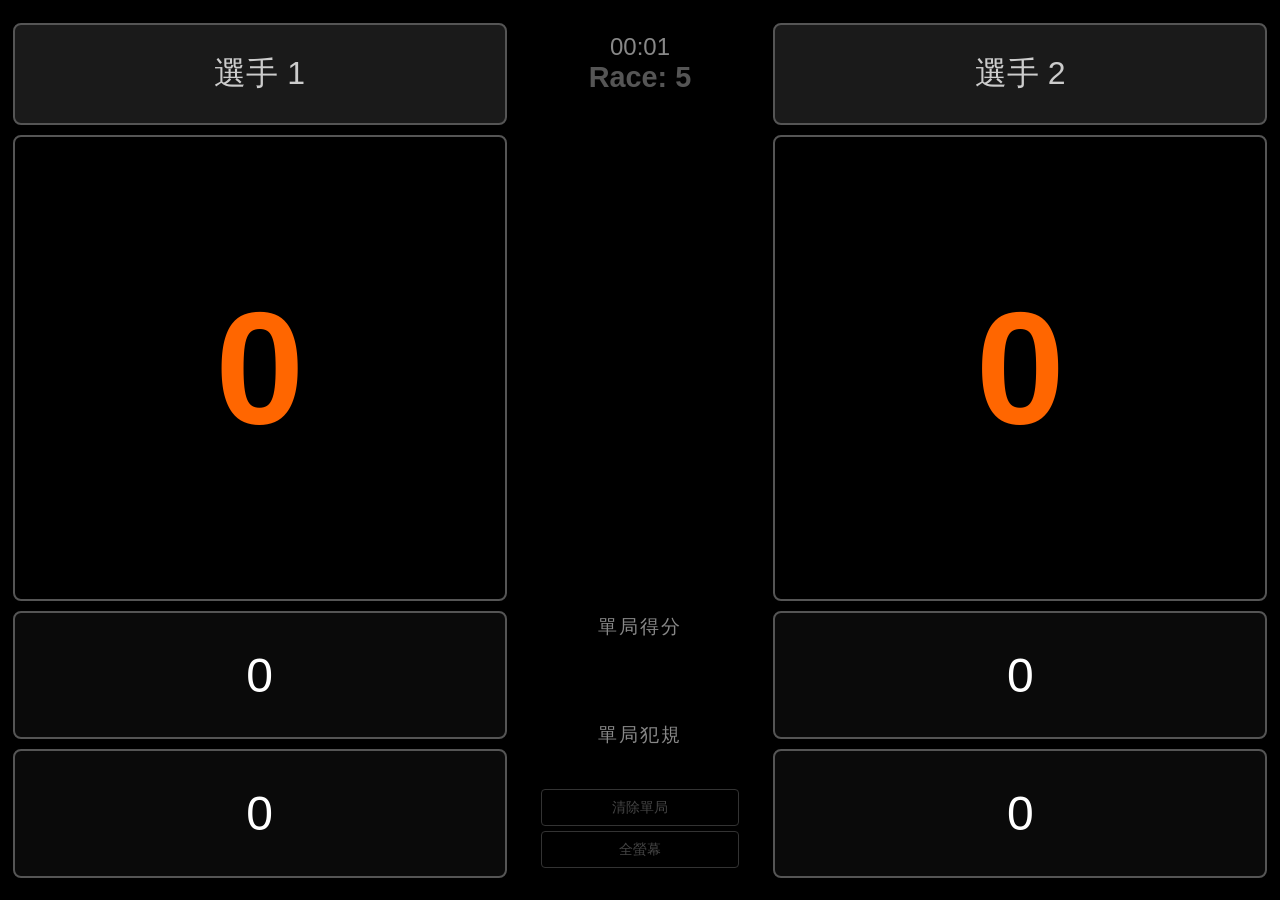
==== Scoreboard.html @ a23ae593 "更改版面顏色" ====
<!DOCTYPE html>
<html lang="zh-TW">
<head>
    <meta charset="UTF-8">
    <meta name="viewport" content="width=device-width, initial-scale=1.0">
    <title>專業撞球計分系統 - 灰度版</title>
    <link rel="stylesheet" href="Scoreboard.css">
</head>
<body>
    <div class="scoreboard-container">
        <div class="player-section" id="p1-area">
            <div class="box header" id="p1-name">選手 1</div>
            <div class="box score-display" id="p1-total" onclick="changeValue('p1', 'total', 1)" oncontextmenu="changeValue('p1', 'total', -1); return false;">0</div>
            <div class="box info-box" onclick="changeValue('p1', 'inning', 1)" oncontextmenu="changeValue('p1', 'inning', -1); return false;">
                <span id="p1-inning">0</span>
            </div>
            <div class="box info-box" onclick="changeValue('p1', 'fouls', 1)" oncontextmenu="changeValue('p1', 'fouls', -1); return false;">
                <span id="p1-fouls">0</span>
            </div>
        </div>

        <div class="center-control">
            <div class="center-top">
                <div id="timer">00:00</div>
                <div id="race-info">Race: <span id="race-display">5</span></div>
            </div>
            
            <div class="center-labels">
                <div class="label-text">單局得分</div>
                <div class="label-text">單局犯規</div>
            </div>

            <div class="center-bottom">
                <button class="control-btn" onclick="resetInning()">清除單局</button>
                <button class="control-btn" onclick="toggleFull()">全螢幕</button>
            </div>
        </div>

        <div class="player-section" id="p2-area">
            <div class="box header" id="p2-name">選手 2</div>
            <div class="box score-display" id="p2-total" onclick="changeValue('p2', 'total', 1)" oncontextmenu="changeValue('p2', 'total', -1); return false;">0</div>
            <div class="box info-box" onclick="changeValue('p2', 'inning', 1)" oncontextmenu="changeValue('p2', 'inning', -1); return false;">
                <span id="p2-inning">0</span>
            </div>
            <div class="box info-box" onclick="changeValue('p2', 'fouls', 1)" oncontextmenu="changeValue('p2', 'fouls', -1); return false;">
                <span id="p2-fouls">0</span>
            </div>
        </div>
    </div>

    <script src="Scoreboard.js"></script>
</body>
</html>
---- Scoreboard.css ----
* { box-sizing: border-box; user-select: none; }
body, html {
    margin: 0; padding: 0; height: 100%;
    background-color: #000; font-family: "Microsoft JhengHei", sans-serif;
    display: flex; justify-content: center; align-items: center;
    color: #fff; overflow: hidden;
}

.scoreboard-container {
    display: flex; width: 98vw; height: 95vh; gap: 10px;
}

.player-section {
    flex: 2; display: flex; flex-direction: column; gap: 10px;
}

/* 將原本的白色 border 改為灰色 */
.box {
    border: 2px solid #555; 
    border-radius: 8px;
    display: flex; align-items: center; justify-content: center;
    transition: all 0.2s;
}

.header { height: 12%; font-size: 2rem; background: #1a1a1a; color: #ccc; }
.score-display { flex: 1; font-size: 10rem; font-weight: bold; color: #ff6600; }

/* 數字顯示框 */
.info-box { height: 15%; font-size: 3rem; background: #0a0a0a; }

/* 中間控制區 */
.center-control {
    flex: 1; display: flex; flex-direction: column; 
    justify-content: space-between; align-items: center; padding: 10px 0;
}

.center-top { text-align: center; height: 12%; }
#timer { font-size: 1.5rem; color: #888; }
#race-info { font-size: 1.8rem; color: #555; font-weight: bold; }

/* 中央標籤對齊邏輯 */
.center-labels {
    flex: 1; display: flex; flex-direction: column; 
    justify-content: flex-end; width: 100%; gap: 10px;
    padding-bottom: 5px; /* 微調對齊 */
}
.label-text {
    height: 15%; /* 與兩側 info-box 高度一致 */
    display: flex; align-items: center; justify-content: center;
    font-size: 1.2rem; color: #888; letter-spacing: 2px;
}

.center-bottom { display: flex; flex-direction: column; gap: 5px; width: 80%; }
.control-btn {
    padding: 8px; background: none; border: 1px solid #333; 
    color: #444; cursor: pointer; border-radius: 4px; font-size: 0.9rem;
}
.control-btn:hover { border-color: #777; color: #777; }

/* 擊球者高亮 (灰色系的高亮) */
.breaking { border-color: #ff6600 !important; box-shadow: 0 0 15px rgba(255, 102, 0, 0.2); }
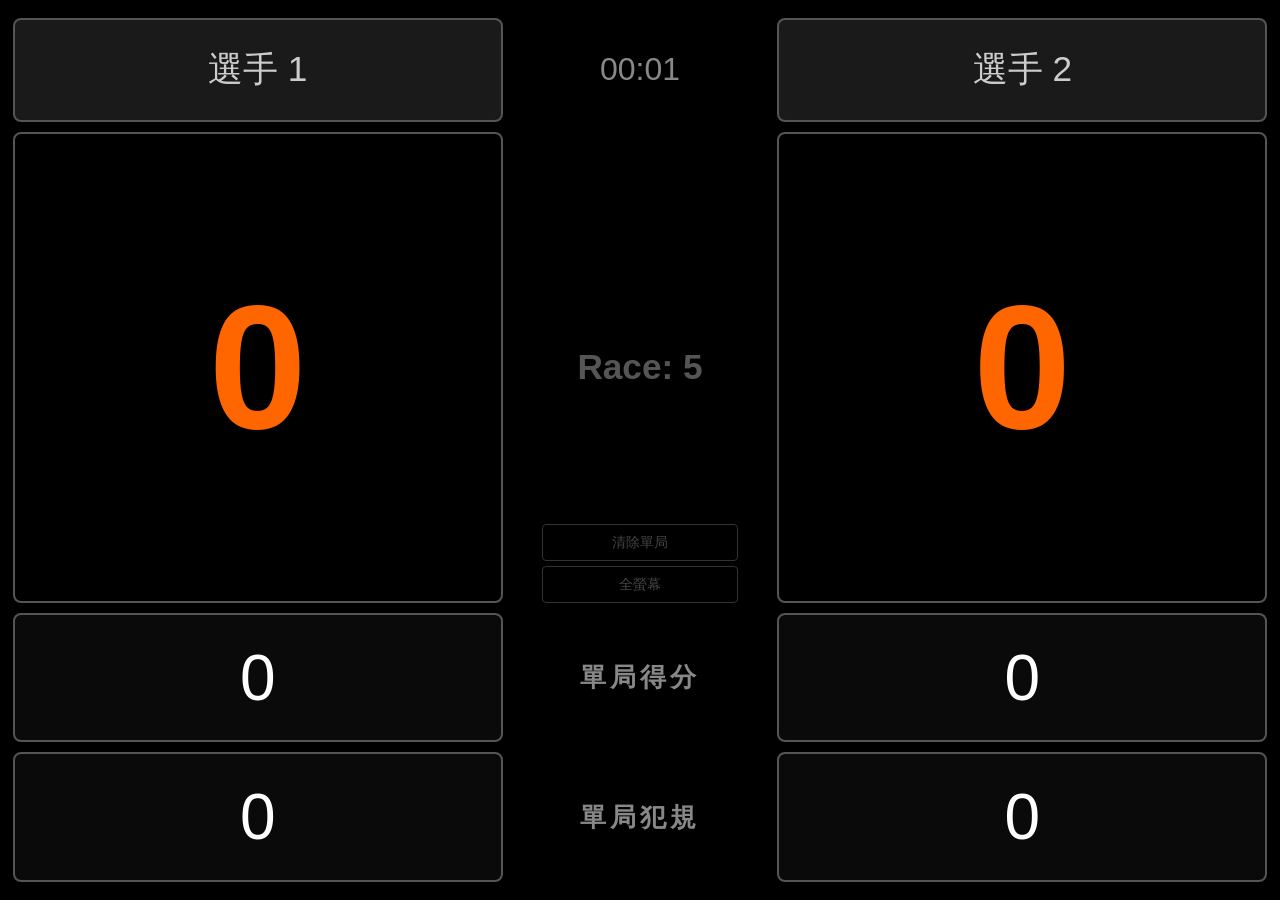
==== commit c5db4209: "新增加分功能" ====
--- a/Scoreboard.html
+++ b/Scoreboard.html
@@ -3,51 +3,225 @@
 <head>
     <meta charset="UTF-8">
     <meta name="viewport" content="width=device-width, initial-scale=1.0">
-    <title>專業撞球計分系統 - 灰度版</title>
-    <link rel="stylesheet" href="Scoreboard.css">
+    <title>專業撞球計分系統</title>
+    <style>
+        /* --- CSS 樣式區 --- */
+        * { box-sizing: border-box; user-select: none; }
+        body, html {
+            margin: 0; padding: 0; height: 100%;
+            background-color: #000; font-family: "Microsoft JhengHei", sans-serif;
+            display: flex; justify-content: center; align-items: center;
+            color: #fff; overflow: hidden;
+        }
+
+        .scoreboard-container {
+            display: flex; width: 98vw; height: 96vh; gap: 15px;
+        }
+
+        /* 兩側選手區 */
+        .player-section {
+            flex: 2; display: flex; flex-direction: column; gap: 10px;
+        }
+
+        /* 中間控制區 */
+        .center-control {
+            flex: 1; display: flex; flex-direction: column; gap: 10px;
+        }
+
+        /* --- 高度對齊核心設定 --- */
+        /* 1. 姓名與計時高度 (12%) */
+        .header, .row-header { height: 12%; }
+        /* 2. 總分與Race高度 (彈性填滿) */
+        .score-display, .row-score { flex: 1; }
+        /* 3. 單局與犯規高度 (15%) */
+        .info-box, .row-info { height: 15%; }
+
+        /* 方框樣式：灰邊框 */
+        .box {
+            border: 2px solid #555; 
+            border-radius: 8px;
+            display: flex; align-items: center; justify-content: center;
+            transition: all 0.2s;
+            cursor: pointer;
+        }
+
+        .header { font-size: 2.2rem; background: #1a1a1a; color: #ccc; }
+        .score-display { font-size: 11rem; font-weight: bold; color: #ff6600; }
+        .info-box { font-size: 4rem; background: #0a0a0a; }
+
+        /* 中間列內容佈局 */
+        .center-row {
+            display: flex; flex-direction: column;
+            justify-content: center; align-items: center;
+            text-align: center;
+        }
+
+        /* 1. 計時器：垂直至中對齊選手名 */
+        #timer { font-size: 2rem; color: #888; }
+
+        /* 2. Race與按鈕區：垂直對齊總分 */
+        .row-score {
+            position: relative; 
+            display: flex; flex-direction: column;
+            justify-content: center; /* Race 於總分框中間至中 */
+        }
+        #race-info { font-size: 2.2rem; color: #555; font-weight: bold; }
+
+        /* 按鈕組：與總分底端對齊 */
+        .button-group {
+            position: absolute; bottom: 0; width: 100%;
+            display: flex; flex-direction: column; gap: 5px; align-items: center;
+        }
+        .control-btn {
+            width: 80%; padding: 8px; background: none; border: 1px solid #333; 
+            color: #444; cursor: pointer; border-radius: 4px; font-size: 0.9rem;
+        }
+        .control-btn:hover { border-color: #ff6600; color: #ff6600; }
+
+        /* 3 & 4. 中間標籤：垂直至中對齊對應數字框 */
+        .label-text {
+            font-size: 1.6rem; color: #888; letter-spacing: 4px; font-weight: bold;
+        }
+
+        /* 當前擊球者高亮 (橘邊) */
+        .breaking { border-color: #ff6600 !important; box-shadow: 0 0 20px rgba(255, 102, 0, 0.2); }
+    </style>
 </head>
 <body>
+
     <div class="scoreboard-container">
         <div class="player-section" id="p1-area">
-            <div class="box header" id="p1-name">選手 1</div>
-            <div class="box score-display" id="p1-total" onclick="changeValue('p1', 'total', 1)" oncontextmenu="changeValue('p1', 'total', -1); return false;">0</div>
-            <div class="box info-box" onclick="changeValue('p1', 'inning', 1)" oncontextmenu="changeValue('p1', 'inning', -1); return false;">
+            <div class="box header" id="p1-name" 
+                 onclick="changeValue('p1', 'inning', 1)" 
+                 oncontextmenu="changeValue('p1', 'inning', -1); return false;">選手 1</div>
+            
+            <div class="box score-display" id="p1-total" 
+                 onclick="changeValue('p1', 'inning', 1)" 
+                 oncontextmenu="changeValue('p1', 'total', 1); return false;">0</div>
+            
+            <div class="box info-box" 
+                 onclick="changeValue('p1', 'inning', 1)" 
+                 oncontextmenu="changeValue('p1', 'inning', -1); return false;">
                 <span id="p1-inning">0</span>
             </div>
-            <div class="box info-box" onclick="changeValue('p1', 'fouls', 1)" oncontextmenu="changeValue('p1', 'fouls', -1); return false;">
+            
+            <div class="box info-box" 
+                 onclick="changeValue('p1', 'fouls', 1)" 
+                 oncontextmenu="changeValue('p1', 'fouls', -1); return false;">
                 <span id="p1-fouls">0</span>
             </div>
         </div>
 
         <div class="center-control">
-            <div class="center-top">
+            <div class="center-row row-header">
                 <div id="timer">00:00</div>
+            </div>
+            
+            <div class="center-row row-score">
                 <div id="race-info">Race: <span id="race-display">5</span></div>
-            </div>
-            
-            <div class="center-labels">
+                <div class="button-group">
+                    <button class="control-btn" onclick="resetInning()">清除單局</button>
+                    <button class="control-btn" onclick="toggleFull()">全螢幕</button>
+                </div>
+            </div>
+
+            <div class="center-row row-info">
                 <div class="label-text">單局得分</div>
+            </div>
+
+            <div class="center-row row-info">
                 <div class="label-text">單局犯規</div>
             </div>
-
-            <div class="center-bottom">
-                <button class="control-btn" onclick="resetInning()">清除單局</button>
-                <button class="control-btn" onclick="toggleFull()">全螢幕</button>
-            </div>
         </div>
 
         <div class="player-section" id="p2-area">
-            <div class="box header" id="p2-name">選手 2</div>
-            <div class="box score-display" id="p2-total" onclick="changeValue('p2', 'total', 1)" oncontextmenu="changeValue('p2', 'total', -1); return false;">0</div>
-            <div class="box info-box" onclick="changeValue('p2', 'inning', 1)" oncontextmenu="changeValue('p2', 'inning', -1); return false;">
+            <div class="box header" id="p2-name" 
+                 onclick="changeValue('p2', 'inning', 1)" 
+                 oncontextmenu="changeValue('p2', 'inning', -1); return false;">選手 2</div>
+            
+            <div class="box score-display" id="p2-total" 
+                 onclick="changeValue('p2', 'inning', 1)" 
+                 oncontextmenu="changeValue('p2', 'total', 1); return false;">0</div>
+            
+            <div class="box info-box" 
+                 onclick="changeValue('p2', 'inning', 1)" 
+                 oncontextmenu="changeValue('p2', 'inning', -1); return false;">
                 <span id="p2-inning">0</span>
             </div>
-            <div class="box info-box" onclick="changeValue('p2', 'fouls', 1)" oncontextmenu="changeValue('p2', 'fouls', -1); return false;">
+            
+            <div class="box info-box" 
+                 onclick="changeValue('p2', 'fouls', 1)" 
+                 oncontextmenu="changeValue('p2', 'fouls', -1); return false;">
                 <span id="p2-fouls">0</span>
             </div>
         </div>
     </div>
 
-    <script src="Scoreboard.js"></script>
+    <script>
+        /* --- JavaScript 邏輯區 --- */
+        let stats = {
+            p1: { total: 0, inning: 0, fouls: 0 },
+            p2: { total: 0, inning: 0, fouls: 0 }
+        };
+
+        let seconds = 0;
+
+        // 初始化
+        window.onload = function() {
+            startTimer();
+        };
+
+        /**
+         * 統一變動數值函數
+         * @param {string} player - 'p1' 或 'p2'
+         * @param {string} type - 'total', 'inning', 'fouls'
+         * @param {number} val - 增減值
+         */
+        function changeValue(player, type, val) {
+            stats[player][type] += val;
+            if (stats[player][type] < 0) stats[player][type] = 0;
+
+            // 更新畫面
+            document.getElementById(player + '-' + type).innerText = stats[player][type];
+
+            // 視覺回饋：只有加「單局得分」或「總分」時切換擊球方亮邊
+            if (val > 0 && (type === 'inning' || type === 'total')) {
+                document.getElementById('p1-area').classList.toggle('breaking', player === 'p1');
+                document.getElementById('p2-area').classList.toggle('breaking', player === 'p2');
+            }
+        }
+
+        // 清除單局得分與犯規 (總分保留)
+        function resetInning() {
+            if(confirm("確定要重置單局數據嗎？")) {
+                ['p1', 'p2'].forEach(p => {
+                    stats[p].inning = 0;
+                    stats[p].fouls = 0;
+                    document.getElementById(p + '-inning').innerText = 0;
+                    document.getElementById(p + '-fouls').innerText = 0;
+                });
+            }
+        }
+
+        // 計時器邏輯
+        function startTimer() {
+            setInterval(() => {
+                seconds++;
+                let m = Math.floor(seconds / 60);
+                let s = seconds % 60;
+                document.getElementById('timer').innerText = 
+                    (m < 10 ? '0' + m : m) + ':' + (s < 10 ? '0' + s : s);
+            }, 1000);
+        }
+
+        // 全螢幕切換
+        function toggleFull() {
+            if (!document.fullscreenElement) {
+                document.documentElement.requestFullscreen();
+            } else {
+                document.exitFullscreen();
+            }
+        }
+    </script>
 </body>
 </html>
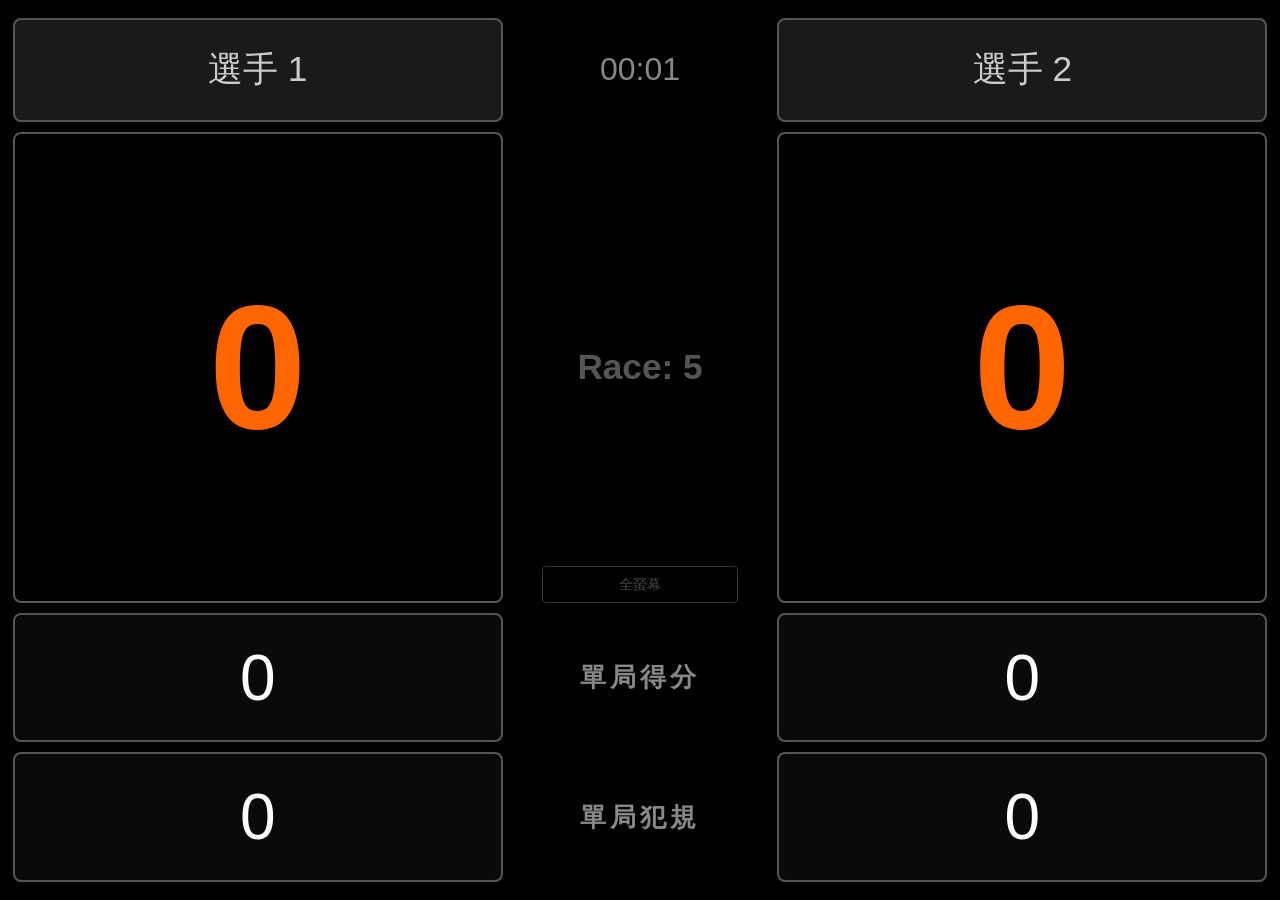
==== commit e4e6453d: "完整計分及下一局功能" ====
--- a/Scoreboard.html
+++ b/Scoreboard.html
@@ -4,88 +4,7 @@
     <meta charset="UTF-8">
     <meta name="viewport" content="width=device-width, initial-scale=1.0">
     <title>專業撞球計分系統</title>
-    <style>
-        /* --- CSS 樣式區 --- */
-        * { box-sizing: border-box; user-select: none; }
-        body, html {
-            margin: 0; padding: 0; height: 100%;
-            background-color: #000; font-family: "Microsoft JhengHei", sans-serif;
-            display: flex; justify-content: center; align-items: center;
-            color: #fff; overflow: hidden;
-        }
-
-        .scoreboard-container {
-            display: flex; width: 98vw; height: 96vh; gap: 15px;
-        }
-
-        /* 兩側選手區 */
-        .player-section {
-            flex: 2; display: flex; flex-direction: column; gap: 10px;
-        }
-
-        /* 中間控制區 */
-        .center-control {
-            flex: 1; display: flex; flex-direction: column; gap: 10px;
-        }
-
-        /* --- 高度對齊核心設定 --- */
-        /* 1. 姓名與計時高度 (12%) */
-        .header, .row-header { height: 12%; }
-        /* 2. 總分與Race高度 (彈性填滿) */
-        .score-display, .row-score { flex: 1; }
-        /* 3. 單局與犯規高度 (15%) */
-        .info-box, .row-info { height: 15%; }
-
-        /* 方框樣式：灰邊框 */
-        .box {
-            border: 2px solid #555; 
-            border-radius: 8px;
-            display: flex; align-items: center; justify-content: center;
-            transition: all 0.2s;
-            cursor: pointer;
-        }
-
-        .header { font-size: 2.2rem; background: #1a1a1a; color: #ccc; }
-        .score-display { font-size: 11rem; font-weight: bold; color: #ff6600; }
-        .info-box { font-size: 4rem; background: #0a0a0a; }
-
-        /* 中間列內容佈局 */
-        .center-row {
-            display: flex; flex-direction: column;
-            justify-content: center; align-items: center;
-            text-align: center;
-        }
-
-        /* 1. 計時器：垂直至中對齊選手名 */
-        #timer { font-size: 2rem; color: #888; }
-
-        /* 2. Race與按鈕區：垂直對齊總分 */
-        .row-score {
-            position: relative; 
-            display: flex; flex-direction: column;
-            justify-content: center; /* Race 於總分框中間至中 */
-        }
-        #race-info { font-size: 2.2rem; color: #555; font-weight: bold; }
-
-        /* 按鈕組：與總分底端對齊 */
-        .button-group {
-            position: absolute; bottom: 0; width: 100%;
-            display: flex; flex-direction: column; gap: 5px; align-items: center;
-        }
-        .control-btn {
-            width: 80%; padding: 8px; background: none; border: 1px solid #333; 
-            color: #444; cursor: pointer; border-radius: 4px; font-size: 0.9rem;
-        }
-        .control-btn:hover { border-color: #ff6600; color: #ff6600; }
-
-        /* 3 & 4. 中間標籤：垂直至中對齊對應數字框 */
-        .label-text {
-            font-size: 1.6rem; color: #888; letter-spacing: 4px; font-weight: bold;
-        }
-
-        /* 當前擊球者高亮 (橘邊) */
-        .breaking { border-color: #ff6600 !important; box-shadow: 0 0 20px rgba(255, 102, 0, 0.2); }
-    </style>
+    <link rel="stylesheet" href="Scoreboard.css">
 </head>
 <body>
 
@@ -120,7 +39,7 @@
             <div class="center-row row-score">
                 <div id="race-info">Race: <span id="race-display">5</span></div>
                 <div class="button-group">
-                    <button class="control-btn" onclick="resetInning()">清除單局</button>
+                    <button id="next-inning-btn" class="control-btn next-btn" onclick="processNextInning()">下一局</button>
                     <button class="control-btn" onclick="toggleFull()">全螢幕</button>
                 </div>
             </div>
@@ -157,71 +76,6 @@
         </div>
     </div>
 
-    <script>
-        /* --- JavaScript 邏輯區 --- */
-        let stats = {
-            p1: { total: 0, inning: 0, fouls: 0 },
-            p2: { total: 0, inning: 0, fouls: 0 }
-        };
-
-        let seconds = 0;
-
-        // 初始化
-        window.onload = function() {
-            startTimer();
-        };
-
-        /**
-         * 統一變動數值函數
-         * @param {string} player - 'p1' 或 'p2'
-         * @param {string} type - 'total', 'inning', 'fouls'
-         * @param {number} val - 增減值
-         */
-        function changeValue(player, type, val) {
-            stats[player][type] += val;
-            if (stats[player][type] < 0) stats[player][type] = 0;
-
-            // 更新畫面
-            document.getElementById(player + '-' + type).innerText = stats[player][type];
-
-            // 視覺回饋：只有加「單局得分」或「總分」時切換擊球方亮邊
-            if (val > 0 && (type === 'inning' || type === 'total')) {
-                document.getElementById('p1-area').classList.toggle('breaking', player === 'p1');
-                document.getElementById('p2-area').classList.toggle('breaking', player === 'p2');
-            }
-        }
-
-        // 清除單局得分與犯規 (總分保留)
-        function resetInning() {
-            if(confirm("確定要重置單局數據嗎？")) {
-                ['p1', 'p2'].forEach(p => {
-                    stats[p].inning = 0;
-                    stats[p].fouls = 0;
-                    document.getElementById(p + '-inning').innerText = 0;
-                    document.getElementById(p + '-fouls').innerText = 0;
-                });
-            }
-        }
-
-        // 計時器邏輯
-        function startTimer() {
-            setInterval(() => {
-                seconds++;
-                let m = Math.floor(seconds / 60);
-                let s = seconds % 60;
-                document.getElementById('timer').innerText = 
-                    (m < 10 ? '0' + m : m) + ':' + (s < 10 ? '0' + s : s);
-            }, 1000);
-        }
-
-        // 全螢幕切換
-        function toggleFull() {
-            if (!document.fullscreenElement) {
-                document.documentElement.requestFullscreen();
-            } else {
-                document.exitFullscreen();
-            }
-        }
-    </script>
+    <script src="Scoreboard.js"></script>
 </body>
 </html>
--- a/Scoreboard.css
+++ b/Scoreboard.css
@@ -0,0 +1,58 @@
+/* --- 基礎設定 --- */
+* { box-sizing: border-box; user-select: none; }
+body, html {
+    margin: 0; padding: 0; height: 100%;
+    background-color: #000; font-family: "Microsoft JhengHei", sans-serif;
+    display: flex; justify-content: center; align-items: center;
+    color: #fff; overflow: hidden;
+}
+
+.scoreboard-container {
+    display: flex; width: 98vw; height: 96vh; gap: 15px;
+}
+
+/* --- 佈局權重 --- */
+.player-section { flex: 2; display: flex; flex-direction: column; gap: 10px; }
+.center-control { flex: 1; display: flex; flex-direction: column; gap: 10px; }
+
+/* --- 跨欄位高度同步 (對齊核心) --- */
+.header, .row-header { height: 12%; }
+.score-display, .row-score { flex: 1; }
+.info-box, .row-info { height: 15%; }
+
+/* --- 方框組件 --- */
+.box {
+    border: 2px solid #555; 
+    border-radius: 8px;
+    display: flex; align-items: center; justify-content: center;
+    transition: all 0.2s;
+    cursor: pointer;
+}
+
+.header { font-size: 2.2rem; background: #1a1a1a; color: #ccc; }
+.score-display { font-size: 11rem; font-weight: bold; color: #ff6600; }
+.info-box { font-size: 4rem; background: #0a0a0a; }
+
+/* --- 中間欄位細部樣式 --- */
+.center-row { display: flex; flex-direction: column; justify-content: center; align-items: center; text-align: center; }
+#timer { font-size: 2rem; color: #888; }
+.row-score { position: relative; justify-content: center; }
+#race-info { font-size: 2.2rem; color: #555; font-weight: bold; }
+
+.button-group { position: absolute; bottom: 0; width: 100%; display: flex; flex-direction: column; gap: 5px; align-items: center; }
+.control-btn { width: 80%; padding: 8px; background: none; border: 1px solid #333; color: #444; cursor: pointer; border-radius: 4px; font-size: 0.9rem; }
+.control-btn:hover { border-color: #777; color: #777; }
+
+/* 亮橘色「下一局」按鈕 */
+.next-btn {
+    background-color: #ff6600 !important;
+    color: #fff !important;
+    border-color: #ff6600 !important;
+    font-weight: bold;
+    display: none; /* 預設隱藏 */
+}
+
+.label-text { font-size: 1.6rem; color: #888; letter-spacing: 4px; font-weight: bold; }
+
+/* 當前擊球者橘框 */
+.breaking { border-color: #ff6600 !important; box-shadow: 0 0 20px rgba(255, 102, 0, 0.2); }
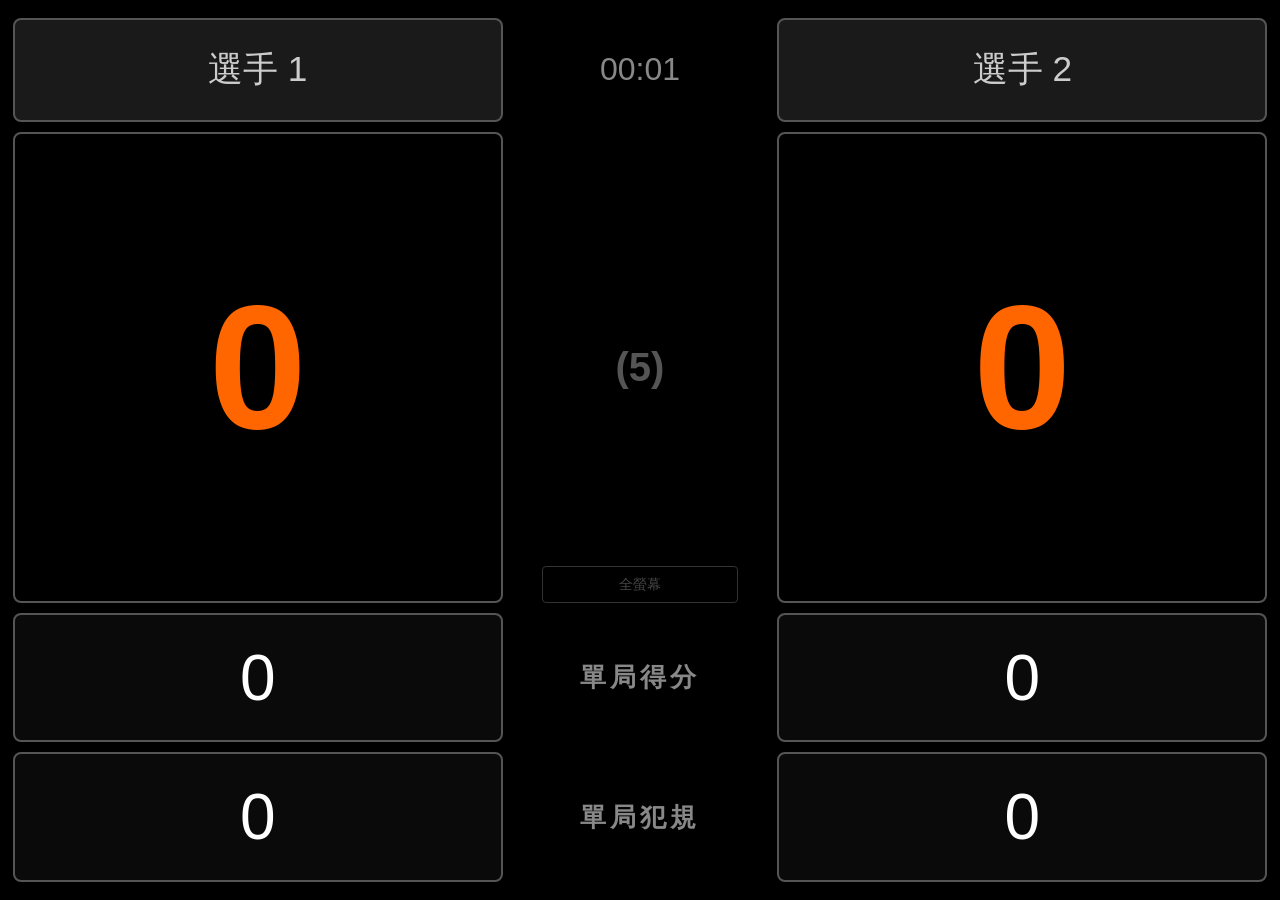
==== commit a1e35358: "修改Race格式，改成()" ====
--- a/Scoreboard.html
+++ b/Scoreboard.html
@@ -16,7 +16,7 @@
             
             <div class="box score-display" id="p1-total" 
                  onclick="changeValue('p1', 'inning', 1)" 
-                 oncontextmenu="changeValue('p1', 'total', 1); return false;">0</div>
+                 oncontextmenu="changeValue('p1', 'inning', -1); return false;">0</div>
             
             <div class="box info-box" 
                  onclick="changeValue('p1', 'inning', 1)" 
@@ -37,7 +37,8 @@
             </div>
             
             <div class="center-row row-score">
-                <div id="race-info">Race: <span id="race-display">5</span></div>
+                <div id="race-info">(<span id="race-display">5</span>)</div>
+                
                 <div class="button-group">
                     <button id="next-inning-btn" class="control-btn next-btn" onclick="processNextInning()">下一局</button>
                     <button class="control-btn" onclick="toggleFull()">全螢幕</button>
@@ -60,7 +61,7 @@
             
             <div class="box score-display" id="p2-total" 
                  onclick="changeValue('p2', 'inning', 1)" 
-                 oncontextmenu="changeValue('p2', 'total', 1); return false;">0</div>
+                 oncontextmenu="changeValue('p2', 'inning', -1); return false;">0</div>
             
             <div class="box info-box" 
                  onclick="changeValue('p2', 'inning', 1)" 
--- a/Scoreboard.css
+++ b/Scoreboard.css
@@ -15,7 +15,7 @@
 .player-section { flex: 2; display: flex; flex-direction: column; gap: 10px; }
 .center-control { flex: 1; display: flex; flex-direction: column; gap: 10px; }
 
-/* --- 跨欄位高度同步 (對齊核心) --- */
+/* --- 跨欄位高度同步 --- */
 .header, .row-header { height: 12%; }
 .score-display, .row-score { flex: 1; }
 .info-box, .row-info { height: 15%; }
@@ -36,20 +36,30 @@
 /* --- 中間欄位細部樣式 --- */
 .center-row { display: flex; flex-direction: column; justify-content: center; align-items: center; text-align: center; }
 #timer { font-size: 2rem; color: #888; }
+
 .row-score { position: relative; justify-content: center; }
-#race-info { font-size: 2.2rem; color: #555; font-weight: bold; }
+#race-info { font-size: 2.5rem; color: #555; font-weight: bold; } /* 稍微調大括號字體 */
 
-.button-group { position: absolute; bottom: 0; width: 100%; display: flex; flex-direction: column; gap: 5px; align-items: center; }
-.control-btn { width: 80%; padding: 8px; background: none; border: 1px solid #333; color: #444; cursor: pointer; border-radius: 4px; font-size: 0.9rem; }
+.button-group { 
+    position: absolute; bottom: 0; width: 100%; 
+    display: flex; flex-direction: column; gap: 10px; align-items: center; 
+}
+
+.control-btn { 
+    width: 80%; padding: 8px; background: none; border: 1px solid #333; 
+    color: #444; cursor: pointer; border-radius: 4px; font-size: 0.9rem; 
+}
 .control-btn:hover { border-color: #777; color: #777; }
 
-/* 亮橘色「下一局」按鈕 */
+/* 亮橘色「下一局」按鈕：放大版本 */
 .next-btn {
     background-color: #ff6600 !important;
     color: #fff !important;
     border-color: #ff6600 !important;
     font-weight: bold;
-    display: none; /* 預設隱藏 */
+    padding: 20px 0 !important; 
+    font-size: 1.8rem !important; 
+    display: none; 
 }
 
 .label-text { font-size: 1.6rem; color: #888; letter-spacing: 4px; font-weight: bold; }
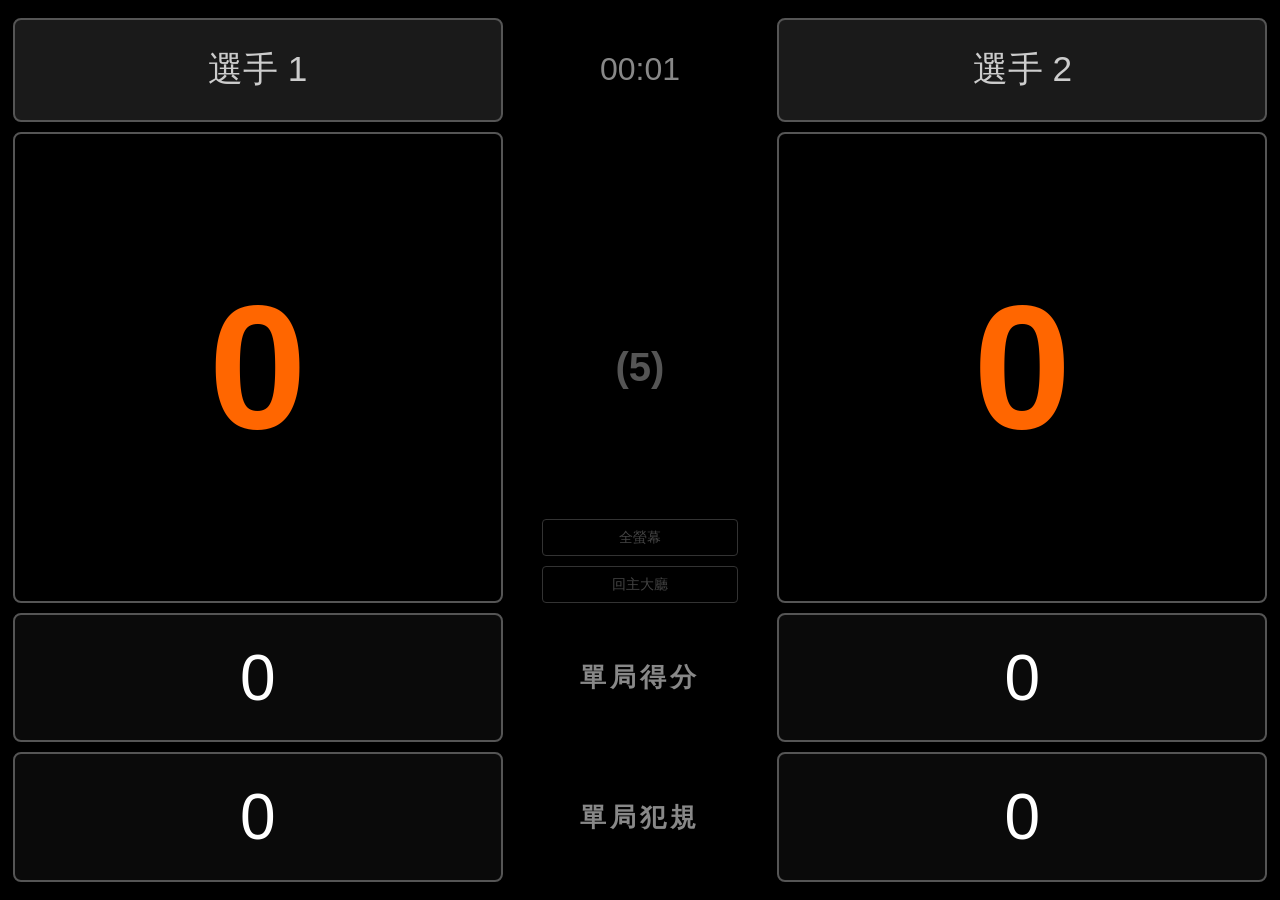
==== commit d8fca1d1: "新增返回主大廳按鈕" ====
--- a/Scoreboard.html
+++ b/Scoreboard.html
@@ -42,6 +42,7 @@
                 <div class="button-group">
                     <button id="next-inning-btn" class="control-btn next-btn" onclick="processNextInning()">下一局</button>
                     <button class="control-btn" onclick="toggleFull()">全螢幕</button>
+                    <button class="control-btn" onclick="returnToLobby()">回主大廳</button>
                 </div>
             </div>
 
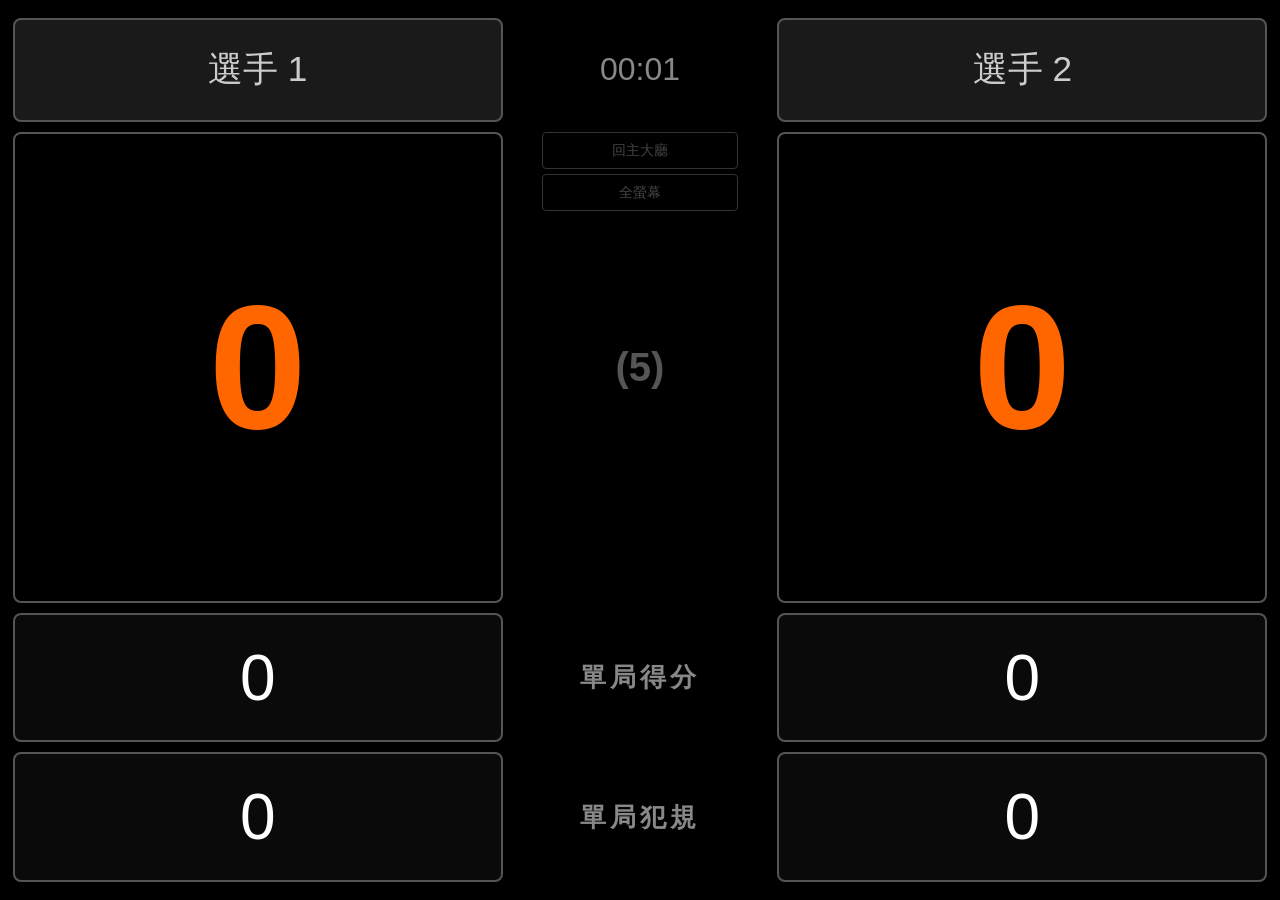
==== commit 618063c8: "修改反回主大廳及全螢幕按鈕位置" ====
--- a/Scoreboard.html
+++ b/Scoreboard.html
@@ -37,12 +37,15 @@
             </div>
             
             <div class="center-row row-score">
+                <div class="top-button-group">
+                    <button class="control-btn" onclick="returnToLobby()">回主大廳</button>
+                    <button class="control-btn" onclick="toggleFull()">全螢幕</button>
+                </div>
+
                 <div id="race-info">(<span id="race-display">5</span>)</div>
                 
-                <div class="button-group">
+                <div class="bottom-button-group">
                     <button id="next-inning-btn" class="control-btn next-btn" onclick="processNextInning()">下一局</button>
-                    <button class="control-btn" onclick="toggleFull()">全螢幕</button>
-                    <button class="control-btn" onclick="returnToLobby()">回主大廳</button>
                 </div>
             </div>
 
--- a/Scoreboard.css
+++ b/Scoreboard.css
@@ -38,9 +38,16 @@
 #timer { font-size: 2rem; color: #888; }
 
 .row-score { position: relative; justify-content: center; }
-#race-info { font-size: 2.5rem; color: #555; font-weight: bold; } /* 稍微調大括號字體 */
+#race-info { font-size: 2.5rem; color: #555; font-weight: bold; }
 
-.button-group { 
+/* 頂部按鈕組：對齊總分框上方 */
+.top-button-group {
+    position: absolute; top: 0; width: 100%;
+    display: flex; flex-direction: column; gap: 5px; align-items: center;
+}
+
+/* 底部按鈕組：對齊總分框下方 */
+.bottom-button-group { 
     position: absolute; bottom: 0; width: 100%; 
     display: flex; flex-direction: column; gap: 10px; align-items: center; 
 }
@@ -51,7 +58,7 @@
 }
 .control-btn:hover { border-color: #777; color: #777; }
 
-/* 亮橘色「下一局」按鈕：放大版本 */
+/* 亮橘色「下一局」按鈕 */
 .next-btn {
     background-color: #ff6600 !important;
     color: #fff !important;
